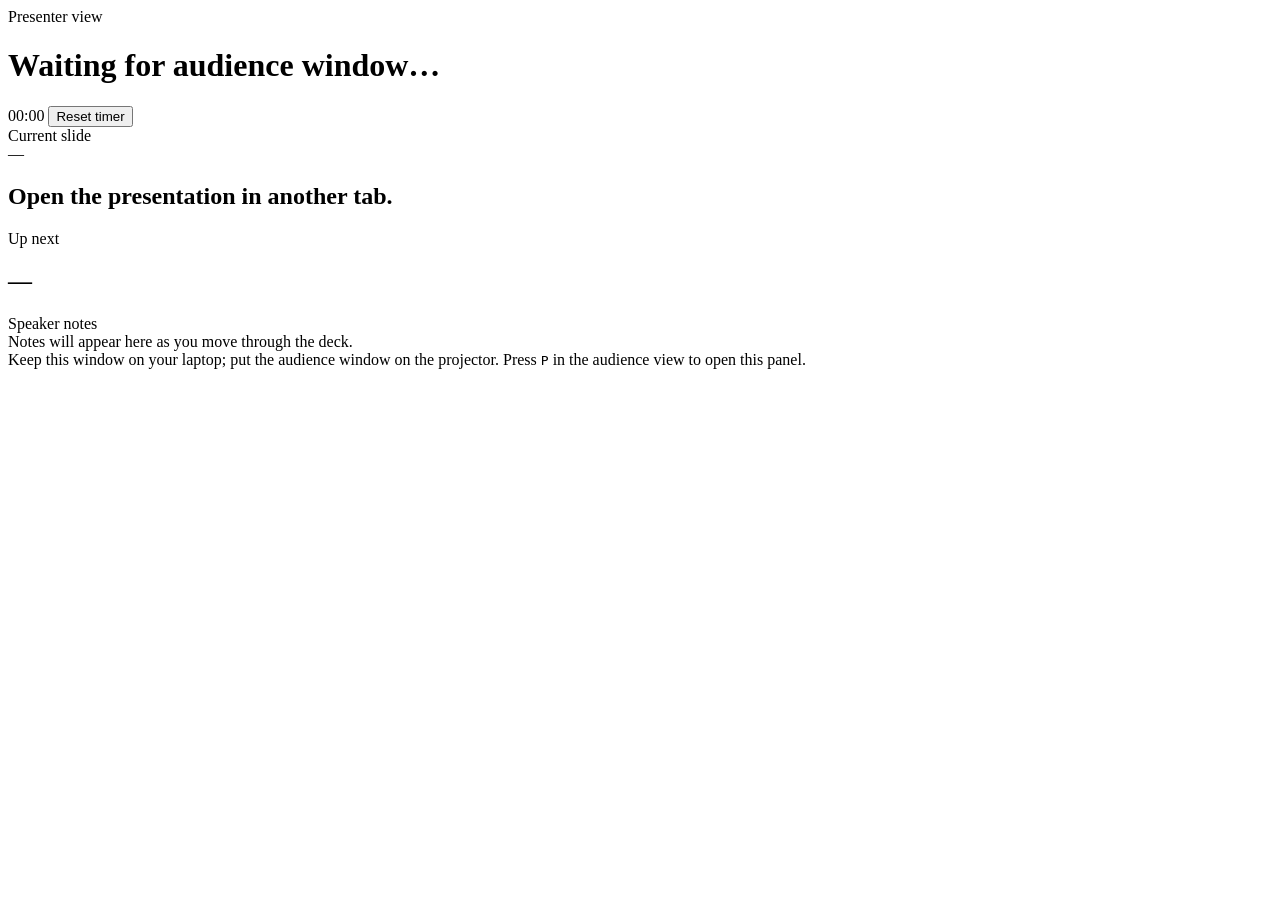
==== presenter.html @ 8b9c2b8b "Add files via upload" ====
<!doctype html>
<html lang="en">
<head>
  <meta charset="UTF-8" />
  <meta name="viewport" content="width=device-width, initial-scale=1.0" />
  <meta name="theme-color" content="#101c2b" />
  <link rel="icon" href="./favicon.svg" />
  <title>Presenter View · Translanguaging</title>
  <link rel="stylesheet" href="./src/styles.css" />
</head>
<body class="presenter-body">
  <main class="presenter-shell" aria-live="polite">
    <header class="presenter-topbar">
      <div>
        <span class="eyebrow">Presenter view</span>
        <h1 id="p-title">Waiting for audience window…</h1>
      </div>
      <div class="presenter-time">
        <span id="p-timer">00:00</span>
        <button id="p-reset" class="mini-button">Reset timer</button>
      </div>
    </header>

    <section class="presenter-grid">
      <article class="presenter-card current-card">
        <span class="eyebrow">Current slide</span>
        <div class="presenter-number" id="p-number">—</div>
        <h2 id="p-current">Open the presentation in another tab.</h2>
      </article>

      <article class="presenter-card next-card">
        <span class="eyebrow">Up next</span>
        <h2 id="p-next">—</h2>
      </article>

      <article class="presenter-card notes-card">
        <span class="eyebrow">Speaker notes</span>
        <div id="p-notes" class="presenter-notes">Notes will appear here as you move through the deck.</div>
      </article>
    </section>

    <footer class="presenter-footer">Keep this window on your laptop; put the audience window on the projector. Press <kbd>P</kbd> in the audience view to open this panel.</footer>
  </main>
  <script defer src="./src/presenter.js"></script>
</body>
</html>
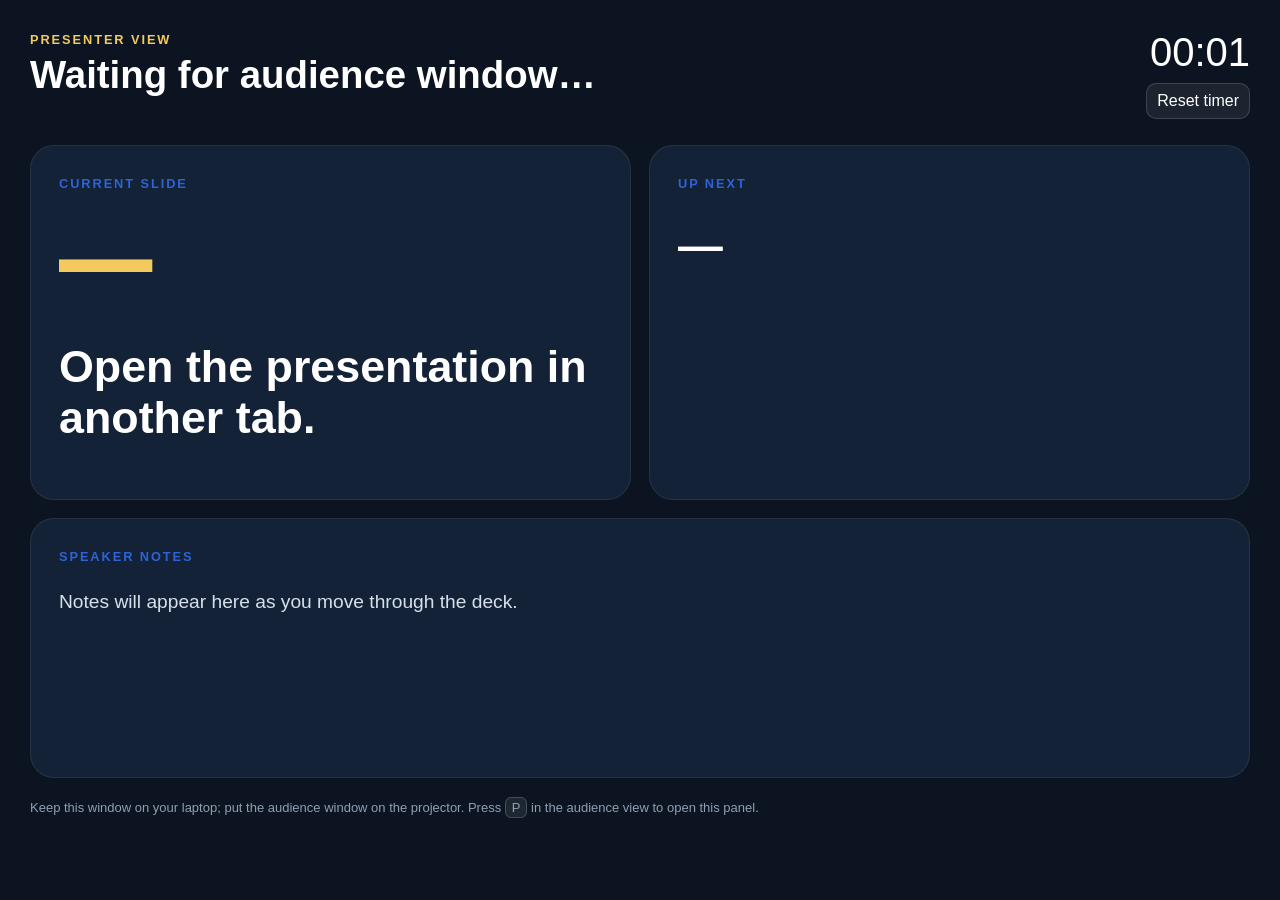
==== commit 18271815: "Add files via upload" ====
--- a/presenter.html
+++ b/presenter.html
@@ -4,9 +4,140 @@
   <meta charset="UTF-8" />
   <meta name="viewport" content="width=device-width, initial-scale=1.0" />
   <meta name="theme-color" content="#101c2b" />
-  <link rel="icon" href="./favicon.svg" />
+  
   <title>Presenter View · Translanguaging</title>
-  <link rel="stylesheet" href="./src/styles.css" />
+  <style>
+:root{
+  --ink:#102136;
+  --ink-2:#233a54;
+  --paper:#f6f2e9;
+  --paper-2:#fffdf8;
+  --blue:#2d63d7;
+  --coral:#ef6f61;
+  --gold:#f4c95d;
+  --mint:#58b6a4;
+  --violet:#7658cf;
+  --white:#fff;
+  --shadow:0 24px 70px rgba(20,34,52,.18);
+  --radius:28px;
+  --chrome-h:64px;
+  --control-h:76px;
+  --ease:cubic-bezier(.2,.75,.2,1);
+}
+*{box-sizing:border-box}
+html,body{margin:0;min-height:100%;background:#0b1420;color:var(--ink);font-family:Inter,ui-sans-serif,-apple-system,BlinkMacSystemFont,"Segoe UI",sans-serif}
+body{overflow:hidden}
+button,input,textarea,select{font:inherit}
+button{cursor:pointer}
+button:focus-visible,a:focus-visible,[tabindex]:focus-visible{outline:3px solid var(--gold);outline-offset:3px}
+::selection{background:var(--gold);color:var(--ink)}
+.skip-link{position:fixed;top:-60px;left:12px;z-index:9999;background:#fff;padding:12px 16px;border-radius:12px;color:#111;text-decoration:none}.skip-link:focus{top:12px}
+.app-shell{min-height:100dvh;background:#0b1420;position:relative}
+.presentation-chrome{height:var(--chrome-h);padding:10px 18px;display:flex;align-items:center;justify-content:space-between;position:fixed;inset:0 0 auto 0;z-index:120;background:linear-gradient(180deg,rgba(11,20,32,.9),rgba(11,20,32,.5),transparent);color:#fff;pointer-events:none}
+.presentation-chrome>*{pointer-events:auto}.chrome-actions{display:flex;gap:10px;align-items:center}.brand-lockup{display:flex;gap:9px;align-items:center;font-size:12px;letter-spacing:.16em;font-weight:800;opacity:.8}.brand-dot{width:9px;height:9px;border-radius:99px;background:var(--gold);box-shadow:0 0 0 5px rgba(244,201,93,.12)}
+.icon-button,.text-button{border:1px solid rgba(255,255,255,.18);background:rgba(255,255,255,.09);color:#fff;backdrop-filter:blur(12px);height:42px;border-radius:14px}.icon-button{width:42px;display:grid;place-items:center}.text-button{padding:0 15px;font-weight:700}.icon-button span{display:block;width:18px;height:2px;background:#fff;margin:2px;border-radius:3px}.icon-button svg{width:20px;fill:none;stroke:currentColor;stroke-width:1.8}.close-menu{font-size:27px;font-weight:300}
+.deck{position:relative;width:100vw;height:100dvh;overflow:hidden;background:var(--paper)}
+.slide{position:absolute;inset:0;padding:calc(var(--chrome-h) + 24px) clamp(24px,5vw,88px) calc(var(--control-h) + 30px);overflow:hidden;opacity:0;visibility:hidden;transform:translate3d(4%,0,0) scale(.985);transition:opacity .62s var(--ease),transform .7s var(--ease),visibility 0s linear .72s;background:var(--paper);isolation:isolate}
+.slide::after{content:"";position:absolute;inset:0;pointer-events:none;background:linear-gradient(90deg,rgba(16,33,54,.03) 1px,transparent 1px),linear-gradient(rgba(16,33,54,.03) 1px,transparent 1px);background-size:32px 32px;mask-image:linear-gradient(to bottom,transparent,rgba(0,0,0,.45),transparent);z-index:-3}
+.slide.active{opacity:1;visibility:visible;transform:none;transition-delay:0s;z-index:2}
+.slide-inner{height:100%;max-width:1500px;margin:0 auto;position:relative;display:flex;flex-direction:column;justify-content:center}
+.centered{text-align:center;align-items:center}
+.kicker,.eyebrow{font-weight:900;letter-spacing:.15em;text-transform:uppercase;font-size:clamp(11px,1vw,14px);color:var(--blue)}
+.section-title{font-size:clamp(38px,5.1vw,82px);line-height:.98;margin:.18em 0 .5em;letter-spacing:-.04em;max-width:1000px}.lead{font-size:clamp(20px,2vw,30px);line-height:1.38;color:var(--ink-2);max-width:860px}.subtle{font-size:clamp(16px,1.35vw,21px);color:#607086}
+.step{opacity:0;transform:translateY(18px);filter:blur(2px);transition:opacity .62s var(--ease),transform .7s var(--ease),filter .7s var(--ease)}
+.step.is-revealed{opacity:1;transform:none;filter:none}
+.speaker-notes{display:none!important}
+mark{background:linear-gradient(transparent 58%,rgba(244,201,93,.7) 58%);color:inherit;padding:0 .04em}
+
+/* Opening */
+.slide-hook{background:radial-gradient(circle at 82% 22%,rgba(45,99,215,.18),transparent 28%),radial-gradient(circle at 18% 82%,rgba(239,111,97,.16),transparent 27%),var(--paper)}
+.hook-grid{display:grid;grid-template-columns:1.02fr .98fr;align-items:center;gap:5vw}.hook-copy{position:relative;z-index:2}.display-title{font-size:clamp(68px,9.7vw,150px);line-height:.78;margin:.22em 0 .26em;letter-spacing:-.075em}.display-title em{font-family:Georgia,"Times New Roman",serif;font-weight:400;color:var(--blue)}
+.discussion-cue{margin-top:28px;display:inline-flex;gap:14px;align-items:center;background:#fff;border:1px solid rgba(16,33,54,.1);padding:14px 18px;border-radius:18px;box-shadow:0 14px 45px rgba(16,33,54,.08);font-size:clamp(15px,1.25vw,20px)}.discussion-cue span{background:var(--ink);color:#fff;border-radius:9px;padding:7px 9px;font-size:11px;letter-spacing:.14em;font-weight:900}.language-cloud{position:relative;height:min(65vh,620px)}.speech{position:absolute;padding:18px 24px;background:#fff;border:2px solid var(--ink);border-radius:50% 50% 46% 54%/57% 44% 56% 43%;box-shadow:8px 9px 0 rgba(16,33,54,.08);font-family:Georgia,"Times New Roman",serif;font-style:italic;font-size:clamp(21px,2.6vw,42px);animation:float 7s ease-in-out infinite}.speech::after{content:"";position:absolute;width:18px;height:18px;background:inherit;border-right:2px solid var(--ink);border-bottom:2px solid var(--ink);transform:rotate(35deg);bottom:-8px;left:24%}.s1{left:4%;top:14%;transform:rotate(-6deg)}.s2{right:2%;top:8%;border-color:var(--blue);color:var(--blue);animation-delay:-1.2s}.s3{left:26%;top:42%;border-color:var(--coral);color:var(--coral);animation-delay:-2.5s}.s4{right:10%;top:61%;border-color:var(--mint);color:#2d7d6d;animation-delay:-3.3s}.s5{left:0;bottom:3%;border-color:var(--violet);color:var(--violet);animation-delay:-4.1s}.s6{right:35%;bottom:4%;font-size:clamp(17px,2vw,30px);animation-delay:-5s}.ambient-orb{position:absolute;border-radius:50%;filter:blur(1px);opacity:.7;z-index:-1}.orb-a{width:28vw;height:28vw;background:rgba(244,201,93,.18);left:-9vw;top:-8vw}.orb-b{width:34vw;height:34vw;background:rgba(88,182,164,.14);right:-13vw;bottom:-15vw}@keyframes float{0%,100%{translate:0 0}50%{translate:0 -12px}}
+
+/* Title */
+.slide-title{background:#11243a;color:#fff}.slide-title::after{opacity:.18;background-size:40px 40px}.paper-grid{position:absolute;inset:0;background:linear-gradient(rgba(255,255,255,.045) 1px,transparent 1px),linear-gradient(90deg,rgba(255,255,255,.045) 1px,transparent 1px);background-size:40px 40px;z-index:-2}.title-composition{align-items:flex-start}.title-stamp{border:1px solid rgba(255,255,255,.22);border-radius:999px;padding:10px 14px;font-size:11px;letter-spacing:.14em}.hero-title{margin:.12em 0 0;font-size:clamp(74px,12vw,180px);line-height:.76;letter-spacing:-.08em;display:flex;flex-direction:column}.hero-title span:first-child{color:var(--gold)}.hero-title span:last-child{margin-left:12vw}.hero-subtitle{font-family:Georgia,"Times New Roman",serif;font-size:clamp(27px,3.4vw,52px);max-width:950px;line-height:1.08;margin:34px 0 0;color:#dbe5f1}.title-annotation{position:absolute;right:2%;bottom:8%;width:min(390px,32vw);padding:18px 22px;border-left:5px solid var(--coral);background:rgba(255,255,255,.08);backdrop-filter:blur(8px);font-size:clamp(17px,1.4vw,22px);line-height:1.35}.title-lines{position:absolute;right:4%;top:8%;display:grid;gap:11px}.title-lines i{display:block;width:150px;height:3px;background:var(--coral);transform-origin:right}.title-lines i:nth-child(2){width:110px;background:var(--gold)}.title-lines i:nth-child(3){width:80px;background:var(--mint)}
+
+/* Objectives */
+.objective-path{display:grid;grid-template-columns:repeat(3,1fr);gap:18px;width:100%;max-width:1200px}.objective-card{text-align:left;background:var(--paper-2);border:1px solid rgba(16,33,54,.1);border-radius:26px;padding:clamp(22px,3vw,42px);min-height:250px;box-shadow:0 18px 50px rgba(16,33,54,.07);position:relative;overflow:hidden}.objective-card::before{content:"";position:absolute;width:130px;height:130px;border-radius:50%;right:-55px;top:-45px;background:rgba(45,99,215,.08)}.objective-card:nth-child(2)::before{background:rgba(239,111,97,.12)}.objective-card:nth-child(3)::before{background:rgba(88,182,164,.15)}.objective-card b{font-size:14px;color:var(--blue);letter-spacing:.12em}.objective-card h3{font-size:clamp(28px,3vw,44px);margin:28px 0 14px}.objective-card p{font-size:clamp(16px,1.4vw,21px);line-height:1.45;color:var(--ink-2);margin:0}
+
+/* Context */
+.slide-context{background:linear-gradient(125deg,#f7f2e8,#eef4f8)}.context-grid{display:grid;grid-template-columns:1.08fr .92fr;align-items:center;gap:5vw}.policy-note{margin-top:25px;padding:18px 22px;border:1px solid rgba(16,33,54,.12);border-radius:18px;background:rgba(255,255,255,.66);max-width:750px}.policy-note span{font-size:11px;letter-spacing:.14em;font-weight:900;color:var(--coral)}.policy-note p{margin:7px 0 0;line-height:1.45;font-size:clamp(15px,1.2vw,19px)}.venn{position:relative;height:min(60vh,560px)}.venn-circle{position:absolute;width:min(29vw,430px);aspect-ratio:1;border-radius:48% 52% 46% 54%/52% 44% 56% 48%;display:grid;place-items:center;font-size:clamp(22px,3vw,46px);font-weight:900;letter-spacing:-.04em;color:#fff;mix-blend-mode:multiply;box-shadow:inset 0 0 0 8px rgba(255,255,255,.3)}.venn-circle.filipino{left:0;top:12%;background:rgba(239,111,97,.92);transform:rotate(-6deg)}.venn-circle.english{right:0;top:20%;background:rgba(45,99,215,.88);transform:rotate(7deg)}.venn-overlap{position:absolute;z-index:3;left:50%;top:52%;transform:translate(-50%,-50%);background:#11243a;color:#fff;border-radius:999px;width:140px;height:140px;display:grid;place-items:center;text-align:center;text-transform:uppercase;letter-spacing:.13em;font-weight:900;font-size:12px;box-shadow:0 20px 50px rgba(16,33,54,.24)}
+
+/* Concepts */
+.concept-grid{display:grid;grid-template-columns:.95fr 1.05fr;grid-template-rows:auto auto;gap:20px 40px;align-content:center}.concept-word{font-size:clamp(68px,9vw,140px);font-weight:950;line-height:.75;letter-spacing:-.075em;color:var(--blue);grid-row:span 2}.concept-word span{color:var(--coral)}.definition-card{background:#fff;border-radius:var(--radius);padding:clamp(24px,3.2vw,44px);box-shadow:var(--shadow);border:1px solid rgba(16,33,54,.09)}.definition-card p{font-size:clamp(22px,2.3vw,36px);line-height:1.25;margin:10px 0 0}.context-pills{display:flex;gap:10px;flex-wrap:wrap}.context-pills span{background:#11243a;color:#fff;border-radius:999px;padding:10px 14px;font-weight:700;font-size:14px}.source-line{grid-column:1/-1;margin:8px 0 0;padding-left:16px;border-left:4px solid var(--gold);font-family:Georgia,"Times New Roman",serif;font-size:clamp(15px,1.2vw,19px);line-height:1.45;color:#52657b}
+.slide-compare{background:#fbf8f0}.compare-board{display:grid;grid-template-columns:1fr 70px 1fr;align-items:stretch;gap:18px}.compare-side{background:#fff;border-radius:30px;padding:clamp(26px,3.5vw,48px);border:1px solid rgba(16,33,54,.09);box-shadow:0 20px 55px rgba(16,33,54,.08);display:flex;flex-direction:column;justify-content:center;min-height:330px}.compare-side p{font-size:clamp(19px,1.8vw,27px);line-height:1.4}.compare-tag{font-weight:900;letter-spacing:.12em;font-size:12px}.switch-side .compare-tag{color:var(--blue)}.trans-side .compare-tag{color:#2f8f7c}.lane-visual{display:flex;align-items:center;gap:16px;margin:38px 0 22px}.lane-visual span{border:2px solid var(--blue);color:var(--blue);padding:16px 20px;border-radius:14px;font-weight:850}.lane-visual i{font-style:normal;font-size:30px;color:var(--coral)}.repertoire-visual{position:relative;height:120px;margin:28px 0 18px}.repertoire-visual span{position:absolute;border-radius:999px;padding:12px 16px;font-weight:850;background:rgba(88,182,164,.15);border:1px solid rgba(45,125,109,.22)}.repertoire-visual span:nth-child(1){left:0;top:30px}.repertoire-visual span:nth-child(2){left:90px;top:2px}.repertoire-visual span:nth-child(3){left:150px;top:58px}.repertoire-visual span:nth-child(4){right:0;top:28px;background:#11243a;color:#fff}.versus{display:grid;place-items:center;font-family:Georgia,"Times New Roman",serif;font-style:italic;font-size:38px;color:var(--coral)}.takeaway-strip{margin-top:24px;border-radius:18px;padding:18px 22px;background:#11243a;color:#fff;font-size:clamp(17px,1.5vw,23px);text-align:center}.takeaway-strip strong{color:var(--gold)}
+.slide-trans{background:linear-gradient(120deg,#11243a 0 48%,#f6f2e9 48%);color:#fff}.trans-grid{display:grid;grid-template-columns:1fr 1fr;gap:5vw;align-items:center}.slide-trans .section-title{color:#fff}.definition-quote{font-family:Georgia,"Times New Roman",serif;font-size:clamp(24px,2.9vw,46px);line-height:1.18;margin:22px 0;color:#e9eef5}.citation-chip{display:inline-block;border:1px solid rgba(255,255,255,.2);border-radius:999px;padding:9px 12px;font-size:12px;letter-spacing:.05em}.fluid-map{height:min(62vh,620px);position:relative;color:var(--ink)}.fluid-map svg{position:absolute;inset:4% 0 0 0;width:100%;height:90%;fill:none;stroke:#2d63d7;stroke-width:3;stroke-linecap:round;opacity:.38}.fluid-map svg path:nth-child(2){stroke:#ef6f61}.fluid-map svg path:nth-child(3){stroke:#58b6a4}.bubble{position:absolute;background:#fff;border-radius:999px;padding:13px 17px;box-shadow:0 16px 38px rgba(16,33,54,.12);font-weight:800;z-index:2}.b1{top:12%;left:5%}.b2{top:18%;right:5%}.b3{bottom:18%;left:12%}.b4{bottom:9%;right:5%}.meaning-core{position:absolute;left:50%;top:50%;transform:translate(-50%,-50%);width:190px;height:190px;border-radius:50%;display:grid;place-items:center;background:var(--gold);color:var(--ink);font-weight:950;letter-spacing:.08em;box-shadow:0 26px 70px rgba(16,33,54,.22);z-index:3}
+.flow-sequence{display:grid;grid-template-columns:1fr auto 1fr auto 1fr;align-items:center;gap:14px;width:100%;max-width:1250px}.flow-card{background:#fff;border:1px solid rgba(16,33,54,.1);border-radius:28px;padding:28px;text-align:left;min-height:270px;box-shadow:0 18px 45px rgba(16,33,54,.07)}.flow-card b{width:40px;height:40px;border-radius:50%;background:var(--ink);color:#fff;display:grid;place-items:center}.flow-card>span{display:block;color:var(--coral);font-weight:900;letter-spacing:.14em;font-size:11px;margin:24px 0 8px}.flow-card h3{font-size:clamp(29px,3vw,46px);margin:0 0 13px}.flow-card p{font-size:clamp(16px,1.25vw,19px);line-height:1.45;color:#52657b}.flow-arrow{font-size:36px;color:var(--blue)}
+
+/* Benefits */
+.slide-benefits{background:linear-gradient(140deg,#f7f2e8,#f0f6f4)}.benefit-orbit{position:relative;height:min(52vh,500px);max-width:1000px;width:100%;margin:0 auto}.orbit-core{position:absolute;left:50%;top:50%;transform:translate(-50%,-50%);width:280px;height:280px;border-radius:50%;background:#11243a;color:#fff;display:grid;place-items:center;text-align:center;font-weight:950;letter-spacing:.05em;font-size:clamp(26px,3vw,44px);box-shadow:0 30px 80px rgba(16,33,54,.22)}.orbit-core small{display:block;font-size:11px;letter-spacing:.08em;color:#d4dfeb;font-weight:700}.benefit-chip{position:absolute;border:0;border-radius:999px;padding:15px 19px;background:#fff;color:var(--ink);box-shadow:0 14px 35px rgba(16,33,54,.1);font-weight:850;transition:transform .25s ease,box-shadow .25s ease,background .25s ease}.benefit-chip:hover,.benefit-chip.active{transform:scale(1.06);box-shadow:0 18px 45px rgba(16,33,54,.18);background:var(--gold)}.c1{left:2%;top:12%}.c2{right:3%;top:12%}.c3{left:0;top:48%}.c4{right:0;top:48%}.c5{left:12%;bottom:4%}.c6{right:14%;bottom:3%}.benefit-detail{margin:10px auto 0;max-width:800px;text-align:center;font-size:clamp(17px,1.4vw,22px);font-weight:750;color:#41566d}
+.slide-evidence{background:#11243a;color:#fff}.quote-layout{justify-content:center;max-width:1250px}.quote-mark{font-family:Georgia,serif;color:var(--gold);font-size:180px;line-height:.55}.big-quote{font-family:Georgia,"Times New Roman",serif;font-size:clamp(34px,4.5vw,72px);line-height:1.08;letter-spacing:-.035em;margin:0;color:#f7f4ec}.big-quote mark{background:linear-gradient(transparent 62%,rgba(244,201,93,.55) 62%);color:#fff}.quote-citation{margin-top:30px;font-size:14px;color:#b8c6d7}.annotation-line{position:absolute;right:0;bottom:5%;max-width:450px;border-left:5px solid var(--coral);padding:14px 18px;background:rgba(255,255,255,.07);font-size:clamp(16px,1.3vw,20px);line-height:1.35}
+
+/* Strategies */
+.strategy-overview{align-items:flex-start}.strategy-grid{display:grid;grid-template-columns:repeat(5,1fr);gap:12px;width:100%}.strategy-tile{border:1px solid rgba(16,33,54,.11);background:#fff;border-radius:22px;padding:24px;text-align:left;min-height:310px;box-shadow:0 15px 40px rgba(16,33,54,.06);transition:transform .28s var(--ease),box-shadow .28s var(--ease),background .28s ease}.strategy-tile:hover{transform:translateY(-8px);box-shadow:0 25px 55px rgba(16,33,54,.13);background:#fffdf7}.strategy-tile b{font-size:12px;letter-spacing:.12em;color:var(--coral)}.strategy-tile h3{font-size:clamp(21px,2vw,31px);line-height:1.02;margin:42px 0 20px}.strategy-tile span{display:block;font-size:13px;line-height:1.4;color:#677990;border-top:1px solid #e8ecef;padding-top:16px}.strategy-tile:nth-child(2) b{color:var(--blue)}.strategy-tile:nth-child(3) b{color:#2d8c79}.strategy-tile:nth-child(4) b{color:var(--violet)}.strategy-tile:nth-child(5) b{color:#a26a00}
+.slide-strategy-lab{background:linear-gradient(130deg,#f4f1ea,#edf4f8)}.lab-grid{display:grid;grid-template-columns:280px 1fr;gap:28px;align-items:stretch}.lab-nav{display:grid;gap:8px;align-content:center}.lab-nav button{border:1px solid rgba(16,33,54,.1);background:rgba(255,255,255,.7);padding:16px 18px;text-align:left;border-radius:14px;color:var(--ink);font-weight:800;transition:.2s}.lab-nav button[aria-selected="true"]{background:#11243a;color:#fff;transform:translateX(8px)}.lab-panel{background:#fff;border-radius:30px;padding:clamp(30px,4vw,55px);box-shadow:var(--shadow);display:flex;flex-direction:column;justify-content:center}.lab-panel h2{font-size:clamp(38px,5vw,76px);line-height:.95;letter-spacing:-.045em;margin:16px 0 22px}.lab-panel>p{font-size:clamp(19px,1.7vw,26px);line-height:1.45;max-width:850px}.best-for{display:flex;gap:15px;align-items:center;margin-top:18px}.best-for span{font-size:11px;letter-spacing:.14em;font-weight:900;color:var(--coral)}.best-for strong{font-size:16px}.lab-visual{margin-top:32px;background:#f4f6f8;border-radius:16px;padding:16px;display:flex;align-items:center;gap:10px;flex-wrap:wrap}.lab-visual span{background:#fff;border:1px solid #dde4e9;border-radius:999px;padding:10px 13px;font-weight:850;font-size:13px}.lab-visual i{font-style:normal;color:var(--blue)}
+
+/* Myths */
+.slide-myths{background:#f6efe6}.myth-grid{display:grid;grid-template-columns:repeat(2,1fr);gap:16px}.flip-card{min-height:205px;border:0;background:transparent;perspective:900px;position:relative;text-align:left}.flip-card .front,.flip-card .back{position:absolute;inset:0;border-radius:24px;padding:28px;backface-visibility:hidden;transition:transform .65s var(--ease);display:flex;flex-direction:column;justify-content:center;box-shadow:0 14px 42px rgba(16,33,54,.08);font-size:clamp(19px,1.7vw,27px);line-height:1.28}.flip-card .front{background:#fff}.flip-card .front b{display:block;color:var(--coral);letter-spacing:.13em;font-size:11px;margin-bottom:16px}.flip-card .back{background:#11243a;color:#fff;transform:rotateY(180deg);font-size:clamp(17px,1.45vw,22px)}.flip-card[aria-pressed="true"] .front{transform:rotateY(180deg)}.flip-card[aria-pressed="true"] .back{transform:rotateY(360deg)}
+
+/* Challenges */
+.slide-challenge{background:linear-gradient(125deg,#11243a,#183552);color:#fff}.challenge-layout{justify-content:center}.slide-challenge .kicker{color:var(--gold)}.challenge-question{font-size:clamp(31px,4.1vw,64px);line-height:1.08;letter-spacing:-.04em;margin:18px 0 28px;max-width:1250px}.quiz-options{display:grid;grid-template-columns:repeat(2,1fr);gap:12px}.quiz-options button{display:grid;grid-template-columns:46px 1fr;gap:14px;align-items:start;border:1px solid rgba(255,255,255,.14);background:rgba(255,255,255,.08);color:#fff;border-radius:18px;padding:17px 18px;text-align:left;transition:.22s}.quiz-options button:hover{background:rgba(255,255,255,.13);transform:translateY(-2px)}.quiz-options button.selected{border-color:var(--gold);background:rgba(244,201,93,.13)}.quiz-options button.correct{background:rgba(88,182,164,.2);border-color:#75d2bf}.quiz-options button.incorrect{background:rgba(239,111,97,.15);border-color:#ef6f61}.quiz-options b{width:40px;height:40px;border-radius:50%;display:grid;place-items:center;background:#fff;color:var(--ink)}.quiz-options strong{display:block;font-size:clamp(15px,1.3vw,19px);margin-bottom:4px}.quiz-options small{display:block;color:#c5d3df;line-height:1.35;font-size:13px}.quiz-feedback{margin-top:16px;min-height:52px;border-left:4px solid var(--gold);padding:10px 15px;color:#dbe4ed;font-size:clamp(15px,1.25vw,19px);display:flex;align-items:center}.quiz-feedback.good{border-left-color:#75d2bf;color:#dff8f1}.quiz-feedback.try{border-left-color:var(--coral);color:#ffd8d3}
+
+/* PPST */
+.slide-ppst{background:linear-gradient(120deg,#f7f3e9,#edf4f6)}.ppst-grid{display:grid;grid-template-columns:.8fr 1.2fr;gap:6vw;align-items:center}.ppst-stack{display:grid;gap:10px}.ppst-item{background:#fff;border:1px solid rgba(16,33,54,.1);border-radius:18px;padding:17px 20px;display:grid;grid-template-columns:58px 1fr;align-items:center;gap:12px;box-shadow:0 10px 28px rgba(16,33,54,.055)}.ppst-item b{font-size:13px;color:var(--blue);letter-spacing:.12em}.ppst-item span{font-size:clamp(18px,1.55vw,24px);font-weight:800;line-height:1.22}
+
+/* Recap / reflection */
+.slide-recap{background:#11243a;color:#fff}.recap-layout{justify-content:center}.slide-recap .kicker{color:var(--gold)}.recap-question{font-family:Georgia,"Times New Roman",serif;font-weight:400;font-size:clamp(24px,2.2vw,34px);color:#c5d2e0}.recap-sentence{display:flex;flex-wrap:wrap;gap:.16em .3em;align-items:baseline;font-size:clamp(37px,5.2vw,78px);line-height:1.03;letter-spacing:-.045em;max-width:1300px}.recap-sentence strong{color:var(--gold)}.mini-recap{display:flex;flex-wrap:wrap;gap:10px;align-items:center;margin-top:34px}.mini-recap span{border:1px solid rgba(255,255,255,.18);padding:10px 13px;border-radius:999px;font-size:12px;letter-spacing:.08em;font-weight:900}.mini-recap i{font-style:normal;color:var(--coral)}
+.slide-reflection{background:radial-gradient(circle at 80% 18%,rgba(244,201,93,.2),transparent 26%),var(--paper)}.reflection-layout{align-items:flex-start}.reflection-prompt{font-size:clamp(43px,6vw,92px);line-height:.96;letter-spacing:-.055em;max-width:1200px;margin:16px 0 30px}.reflection-choices{display:flex;flex-wrap:wrap;gap:10px}.reflection-choices button{border:1px solid rgba(16,33,54,.13);background:#fff;border-radius:999px;padding:14px 17px;font-weight:850;color:var(--ink)}.reflection-choices button.active{background:#11243a;color:#fff}.reflection-response{margin-top:24px;padding:18px 20px;background:#fff;border-radius:18px;box-shadow:0 15px 40px rgba(16,33,54,.07);font-size:clamp(18px,1.5vw,23px);max-width:900px}
+
+/* References / close */
+.slide-references{background:#f4f0e8}.references-layout{display:grid;grid-template-columns:.6fr 1.4fr;gap:5vw;align-items:start;overflow:auto;padding-top:5vh;padding-bottom:3vh}.reference-list{font-family:Georgia,"Times New Roman",serif;font-size:clamp(15px,1.15vw,18px);line-height:1.4}.reference-list p{padding:10px 0;border-bottom:1px solid rgba(16,33,54,.1);margin:0}.reference-note{margin-top:18px;border-left:4px solid var(--coral);padding:13px 16px;background:#fff;border-radius:0 12px 12px 0;font-family:Inter,ui-sans-serif,sans-serif;font-size:13px;line-height:1.4}.slide-close{background:#f4c95d}.close-layout{align-items:center;text-align:center}.close-mark{width:110px;height:110px;border-radius:30px;background:#11243a;color:#fff;display:grid;place-items:center;font-size:44px;font-weight:950;transform:rotate(-6deg);box-shadow:14px 14px 0 rgba(239,111,97,.72)}.close-layout h2{font-size:clamp(44px,6.3vw,96px);line-height:.95;letter-spacing:-.055em;margin:42px 0 20px;max-width:1200px}.close-layout h2 em{font-family:Georgia,"Times New Roman",serif;font-weight:400}.close-layout p{font-size:24px}.primary-button,.secondary-button{border:0;border-radius:14px;padding:13px 17px;font-weight:850}.primary-button{background:#11243a;color:#fff}.secondary-button{background:rgba(255,255,255,.08);border:1px solid rgba(255,255,255,.15);color:#fff}
+
+/* Controls */
+.deck-controls{position:fixed;left:0;right:0;bottom:0;height:var(--control-h);display:grid;grid-template-columns:54px 1fr 54px;gap:14px;align-items:center;padding:10px 18px calc(10px + env(safe-area-inset-bottom));z-index:100;background:linear-gradient(0deg,rgba(11,20,32,.96),rgba(11,20,32,.76),transparent);color:#fff}.nav-button{width:50px;height:50px;border-radius:16px;border:1px solid rgba(255,255,255,.16);background:rgba(255,255,255,.08);color:#fff;font-size:25px}.nav-button:disabled{opacity:.3;cursor:not-allowed}.progress-cluster{display:flex;flex-direction:column;gap:8px}.progress-meta{display:flex;justify-content:space-between;gap:14px;font-size:11px;letter-spacing:.08em;text-transform:uppercase;color:#d1d9e3}.progress-meta span:last-child{overflow:hidden;text-overflow:ellipsis;white-space:nowrap;text-align:right}.progress-track{height:3px;background:rgba(255,255,255,.18);border-radius:9px;overflow:hidden}.progress-bar{height:100%;width:5%;background:var(--gold);border-radius:9px;transition:width .45s var(--ease)}.tap-hint{position:fixed;right:24px;bottom:90px;z-index:80;color:#fff;background:rgba(11,20,32,.74);padding:8px 11px;border-radius:999px;font-size:11px;opacity:.75;backdrop-filter:blur(10px)}
+
+/* Menu */
+.menu-panel{position:fixed;left:0;top:0;bottom:0;width:min(440px,92vw);z-index:220;background:#0f1b2a;color:#fff;padding:28px;transform:translateX(-104%);transition:transform .45s var(--ease);box-shadow:40px 0 90px rgba(0,0,0,.28);overflow:auto}.menu-panel.open{transform:none}.menu-head{display:flex;justify-content:space-between;align-items:flex-start;margin-bottom:26px}.menu-head h2{font-size:34px;margin:5px 0 0}.menu-head .eyebrow{color:var(--gold)}.section-nav{display:grid;gap:8px}.section-nav button{display:flex;justify-content:space-between;gap:10px;width:100%;text-align:left;border:1px solid rgba(255,255,255,.1);background:rgba(255,255,255,.055);color:#fff;border-radius:14px;padding:14px}.section-nav button:hover{background:rgba(255,255,255,.1)}.section-nav button span:first-child{font-weight:800}.section-nav button span:last-child{opacity:.55;font-size:12px}.menu-actions{display:grid;grid-template-columns:1fr 1fr;gap:8px;margin-top:22px}.menu-help{font-size:12px;color:#9fb0c2;line-height:1.6;margin-top:18px}.menu-scrim{position:fixed;inset:0;background:rgba(0,0,0,.45);z-index:210;backdrop-filter:blur(3px)}kbd{font:inherit;border:1px solid rgba(255,255,255,.18);background:rgba(255,255,255,.08);padding:2px 6px;border-radius:6px}
+
+/* Presenter */
+.presenter-body{overflow:auto;background:#0b1420;color:#fff}.presenter-shell{min-height:100vh;padding:30px;max-width:1500px;margin:0 auto}.presenter-topbar{display:flex;justify-content:space-between;gap:30px;align-items:flex-start;margin-bottom:26px}.presenter-topbar h1{font-size:clamp(26px,3vw,44px);margin:5px 0}.presenter-topbar .eyebrow{color:var(--gold)}.presenter-time{text-align:right}.presenter-time span{display:block;font-size:40px;font-variant-numeric:tabular-nums;margin-bottom:8px}.mini-button{border:1px solid rgba(255,255,255,.15);background:rgba(255,255,255,.07);color:#fff;border-radius:10px;padding:8px 10px}.presenter-grid{display:grid;grid-template-columns:1fr 1fr;grid-template-areas:"current next" "notes notes";gap:18px}.presenter-card{background:#132237;border:1px solid rgba(255,255,255,.08);border-radius:24px;padding:28px;min-height:260px}.current-card{grid-area:current}.next-card{grid-area:next}.notes-card{grid-area:notes}.presenter-card h2{font-size:clamp(27px,3.5vw,52px);margin:28px 0}.presenter-number{font-size:clamp(48px,7vw,92px);font-weight:950;color:var(--gold);margin-top:18px}.presenter-notes{font-size:clamp(17px,1.5vw,22px);line-height:1.55;color:#d7e1ea;max-width:1100px;margin-top:22px}.presenter-footer{color:#8ea0b3;margin-top:22px;font-size:13px}
+
+/* Responsive */
+@media (max-width: 1100px){
+  .slide{padding-left:32px;padding-right:32px}
+  .hook-grid,.context-grid,.trans-grid,.ppst-grid{grid-template-columns:1fr 1fr;gap:26px}
+  .objective-path{gap:12px}.strategy-grid{grid-template-columns:repeat(3,1fr)}.strategy-tile{min-height:220px}.strategy-tile:nth-child(4),.strategy-tile:nth-child(5){grid-column:span 1}
+  .concept-grid{grid-template-columns:1fr 1.2fr}.concept-word{font-size:clamp(60px,8vw,100px)}
+  .compare-board{grid-template-columns:1fr 42px 1fr}.versus{font-size:28px}
+}
+@media (max-width: 760px){
+  :root{--chrome-h:58px;--control-h:72px}
+  body{overflow:hidden}.brand-lockup{display:none}.text-button{display:none}.presentation-chrome{padding:8px 12px}.slide{padding:calc(var(--chrome-h) + 14px) 18px calc(var(--control-h) + 20px);overflow-y:auto;overflow-x:hidden;overscroll-behavior:contain}.slide-inner{min-height:calc(100dvh - var(--chrome-h) - var(--control-h) - 34px);height:auto;justify-content:center}
+  .section-title{font-size:clamp(39px,12vw,64px)}.lead{font-size:18px}.kicker{font-size:10px}.subtle{font-size:15px}
+  .hook-grid,.context-grid,.trans-grid,.concept-grid,.ppst-grid,.references-layout{grid-template-columns:1fr}.hook-copy{padding-top:12px}.display-title{font-size:clamp(58px,18vw,92px)}.language-cloud{height:310px;margin-top:20px}.speech{font-size:20px;padding:12px 15px}.s1{left:2%;top:10%}.s2{right:0}.s3{left:28%;top:40%}.s4{right:6%;top:65%}.s5{left:0;bottom:2%}.s6{right:33%;bottom:5%;font-size:15px}
+  .hero-title{font-size:clamp(65px,21vw,110px)}.hero-title span:last-child{margin-left:4vw}.hero-subtitle{font-size:26px}.title-annotation{position:relative;right:auto;bottom:auto;width:100%;margin-top:30px}.title-lines{display:none}
+  .objective-path{grid-template-columns:1fr}.objective-card{min-height:0;padding:22px}.objective-card h3{margin:14px 0 9px;font-size:29px}.objective-card p{font-size:16px}.objective-card::before{width:90px;height:90px}
+  .venn{height:330px;margin-top:10px}.venn-circle{width:230px}.venn-circle.filipino{left:0}.venn-circle.english{right:0}.venn-overlap{width:110px;height:110px;font-size:10px}
+  .concept-grid{display:flex;flex-direction:column}.concept-word{font-size:64px;line-height:.82}.definition-card{padding:22px}.definition-card p{font-size:21px}.source-line{font-size:15px}
+  .compare-board{grid-template-columns:1fr}.versus{height:28px}.compare-side{min-height:0;padding:22px}.compare-side p{font-size:18px}.lane-visual{margin:20px 0 10px}.repertoire-visual{height:110px}.takeaway-strip{font-size:16px}
+  .slide-trans{background:linear-gradient(180deg,#11243a 0 50%,#f6f2e9 50%)}.trans-grid{padding-top:30px}.fluid-map{height:330px}.meaning-core{width:145px;height:145px;font-size:13px}.definition-quote{font-size:25px}
+  .flow-sequence{grid-template-columns:1fr}.flow-arrow{transform:rotate(90deg);height:24px}.flow-card{min-height:0;padding:22px}.flow-card>span{margin-top:15px}.flow-card h3{font-size:34px}.flow-card p{font-size:16px}
+  .benefit-orbit{height:570px}.orbit-core{width:190px;height:190px;font-size:26px}.benefit-chip{font-size:13px;padding:12px 14px}.c1{left:0;top:2%}.c2{right:0;top:11%}.c3{left:0;top:36%}.c4{right:0;top:49%}.c5{left:2%;bottom:7%}.c6{right:2%;bottom:2%}.benefit-detail{font-size:16px;margin-top:0}.quote-mark{font-size:120px}.big-quote{font-size:36px}.annotation-line{position:relative;right:auto;bottom:auto;margin-top:28px}.quote-citation{font-size:12px}
+  .strategy-grid{grid-template-columns:1fr 1fr}.strategy-tile{min-height:180px;padding:18px}.strategy-tile h3{font-size:23px;margin:20px 0 14px}.strategy-tile:last-child{grid-column:1/-1}.lab-grid{grid-template-columns:1fr}.lab-nav{grid-template-columns:repeat(2,1fr)}.lab-nav button{padding:12px;font-size:13px}.lab-nav button[aria-selected="true"]{transform:none}.lab-panel{padding:24px}.lab-panel h2{font-size:42px}.lab-panel>p{font-size:18px}.best-for{align-items:flex-start}.lab-visual{margin-top:20px}
+  .myth-grid{grid-template-columns:1fr}.flip-card{min-height:170px}.flip-card .front,.flip-card .back{padding:22px;font-size:18px}
+  .challenge-question{font-size:34px}.quiz-options{grid-template-columns:1fr}.quiz-options button{padding:13px 14px}.quiz-options b{width:34px;height:34px}.quiz-feedback{font-size:15px}
+  .ppst-stack{gap:8px}.ppst-item{padding:14px 15px}.ppst-item span{font-size:17px}
+  .recap-sentence{font-size:39px}.mini-recap{gap:7px}.mini-recap span{font-size:10px;padding:8px 10px}.reflection-prompt{font-size:47px}.reflection-choices button{font-size:14px;padding:11px 13px}.reference-list{font-size:14px}.references-layout{display:block;padding-top:28px}.slide-references .section-title{margin-bottom:10px}.close-mark{width:84px;height:84px;font-size:32px}.close-layout h2{font-size:47px}
+  .deck-controls{grid-template-columns:46px 1fr 46px;padding-left:10px;padding-right:10px}.nav-button{width:44px;height:44px}.tap-hint{display:none}.progress-meta{font-size:9px}.progress-meta span:last-child{max-width:58vw}.menu-panel{padding:22px}.menu-actions{grid-template-columns:1fr}.presenter-grid{grid-template-columns:1fr;grid-template-areas:"current" "next" "notes"}.presenter-topbar{flex-direction:column}.presenter-time{text-align:left}
+}
+@media (max-width: 430px){
+  .slide{padding-left:14px;padding-right:14px}.display-title{font-size:58px}.language-cloud{height:280px}.speech{font-size:17px}.objective-card{padding:18px}.venn-circle{width:190px}.venn{height:285px}.strategy-grid{grid-template-columns:1fr}.strategy-tile:last-child{grid-column:auto}.lab-nav{grid-template-columns:1fr}.quiz-options small{display:none}.challenge-question{font-size:30px}.recap-sentence{font-size:34px}.reflection-prompt{font-size:40px}.close-layout h2{font-size:40px}
+}
+@media (prefers-reduced-motion: reduce){
+  *,*::before,*::after{animation-duration:.001ms!important;animation-iteration-count:1!important;scroll-behavior:auto!important;transition-duration:.001ms!important}.step{filter:none}.speech{animation:none}
+}
+
+  </style>
 </head>
 <body class="presenter-body">
   <main class="presenter-shell" aria-live="polite">
@@ -41,6 +172,43 @@
 
     <footer class="presenter-footer">Keep this window on your laptop; put the audience window on the projector. Press <kbd>P</kbd> in the audience view to open this panel.</footer>
   </main>
-  <script defer src="./src/presenter.js"></script>
+  <script>
+const title = document.querySelector('#p-title');
+const number = document.querySelector('#p-number');
+const current = document.querySelector('#p-current');
+const next = document.querySelector('#p-next');
+const notes = document.querySelector('#p-notes');
+const timer = document.querySelector('#p-timer');
+const reset = document.querySelector('#p-reset');
+const channel = 'BroadcastChannel' in window ? new BroadcastChannel('translanguaging-presenter') : null;
+let start = performance.now();
+
+function render(state) {
+  if (!state) return;
+  title.textContent = `${state.section || 'Presentation'} · ${state.title}`;
+  number.textContent = state.number;
+  current.textContent = state.title;
+  next.textContent = state.nextTitle;
+  notes.textContent = state.notes;
+}
+
+channel?.addEventListener('message', e => {
+  if (e.data?.type === 'state') render(e.data.payload);
+});
+channel?.postMessage({ type: 'request-state' });
+try { render(JSON.parse(localStorage.getItem('translanguaging-presenter-state'))); } catch {}
+
+function updateTimer() {
+  const elapsed = Math.max(0, performance.now() - start);
+  const total = Math.floor(elapsed / 1000);
+  const min = String(Math.floor(total / 60)).padStart(2,'0');
+  const sec = String(total % 60).padStart(2,'0');
+  timer.textContent = `${min}:${sec}`;
+  requestAnimationFrame(updateTimer);
+}
+reset.addEventListener('click', () => { start = performance.now(); });
+updateTimer();
+
+</script>
 </body>
 </html>
